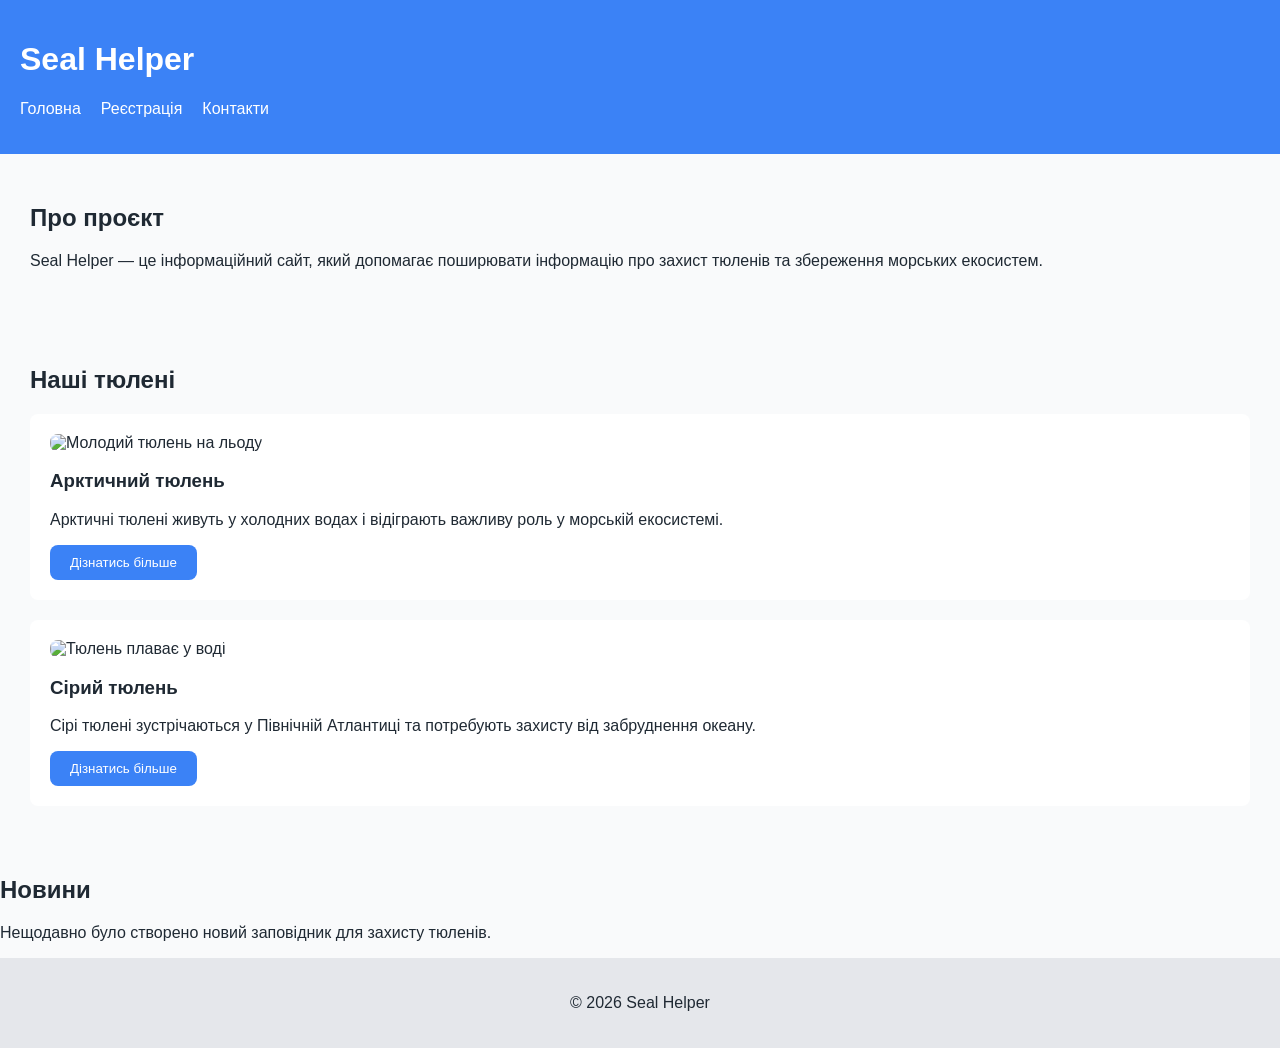
==== index.html @ cf9ef605 "First commit - Seal Helper website" ====
<!DOCTYPE html>
<html lang="uk">
<head>
<meta charset="UTF-8">
<meta name="viewport" content="width=device-width, initial-scale=1.0">
<title>Seal Helper</title>
<link rel="stylesheet" href="css/style.css">
</head>

<body>

<header class="header">
    <h1>Seal Helper</h1>

    <nav class="nav">
        <ul>
            <li><a href="index.html">Головна</a></li>
            <li><a href="register.html">Реєстрація</a></li>
            <li><a href="contact.html">Контакти</a></li>
        </ul>
    </nav>
</header>

<main>

<section class="about">
<h2>Про проєкт</h2>
<p>
Seal Helper — це інформаційний сайт, який допомагає поширювати інформацію
про захист тюленів та збереження морських екосистем.
</p>
</section>

<section class="seals">

<h2>Наші тюлені</h2>

<article class="seal-card">
<img src="img/seal1.jpg" alt="Молодий тюлень на льоду">
<h3>Арктичний тюлень</h3>
<p>
Арктичні тюлені живуть у холодних водах і відіграють важливу роль
у морській екосистемі.
</p>
<button class="button">Дізнатись більше</button>
</article>

<article class="seal-card">
<img src="img/seal2.jpg" alt="Тюлень плаває у воді">
<h3>Сірий тюлень</h3>
<p>
Сірі тюлені зустрічаються у Північній Атлантиці та потребують захисту
від забруднення океану.
</p>
<button class="button">Дізнатись більше</button>
</article>

</section>

<aside class="news">
<h2>Новини</h2>
<p>
Нещодавно було створено новий заповідник для захисту тюленів.
</p>
</aside>

</main>

<footer class="footer">
<p>© 2026 Seal Helper</p>
</footer>

</body>
</html>
---- css/style.css ----
/* CSS змінні */

:root {

--color-bg: #f9fafb;
--color-text: #1f2933;
--color-primary: #3b82f6;
--color-error: #ef4444;
--color-success: #22c55e;

--font-main: Arial, sans-serif;

--spacing: 16px;

--border-radius: 8px;

}

/* Загальні стилі */

body{
font-family: var(--font-main);
background: var(--color-bg);
color: var(--color-text);
margin:0;
padding:0;
}

/* Header */

.header{
background: var(--color-primary);
color:white;
padding:20px;
}

.nav ul{
display:flex;
gap:20px;
list-style:none;
padding:0;
}

.nav a{
color:white;
text-decoration:none;
}

/* Section */

section{
padding:30px;
}

/* Card */

.seal-card{
background:white;
padding:20px;
border-radius:var(--border-radius);
margin-bottom:20px;
}

/* Image */

img{
max-width:100%;
border-radius:var(--border-radius);
}

/* Button */

.button{
background:var(--color-primary);
color:white;
border:none;
padding:10px 20px;
border-radius:var(--border-radius);
cursor:pointer;
}

/* Focus accessibility */

button:focus,
a:focus,
input:focus,
textarea:focus{

outline:3px solid black;

}

/* Form */

.form-group{
display:flex;
flex-direction:column;
margin-bottom:20px;
}

/* Validation */

input:valid,
textarea:valid{
border:2px solid var(--color-success);
}

input:invalid,
textarea:invalid{
border:2px solid var(--color-error);
}

/* Footer */

.footer{
text-align:center;
padding:20px;
background:#e5e7eb;
}
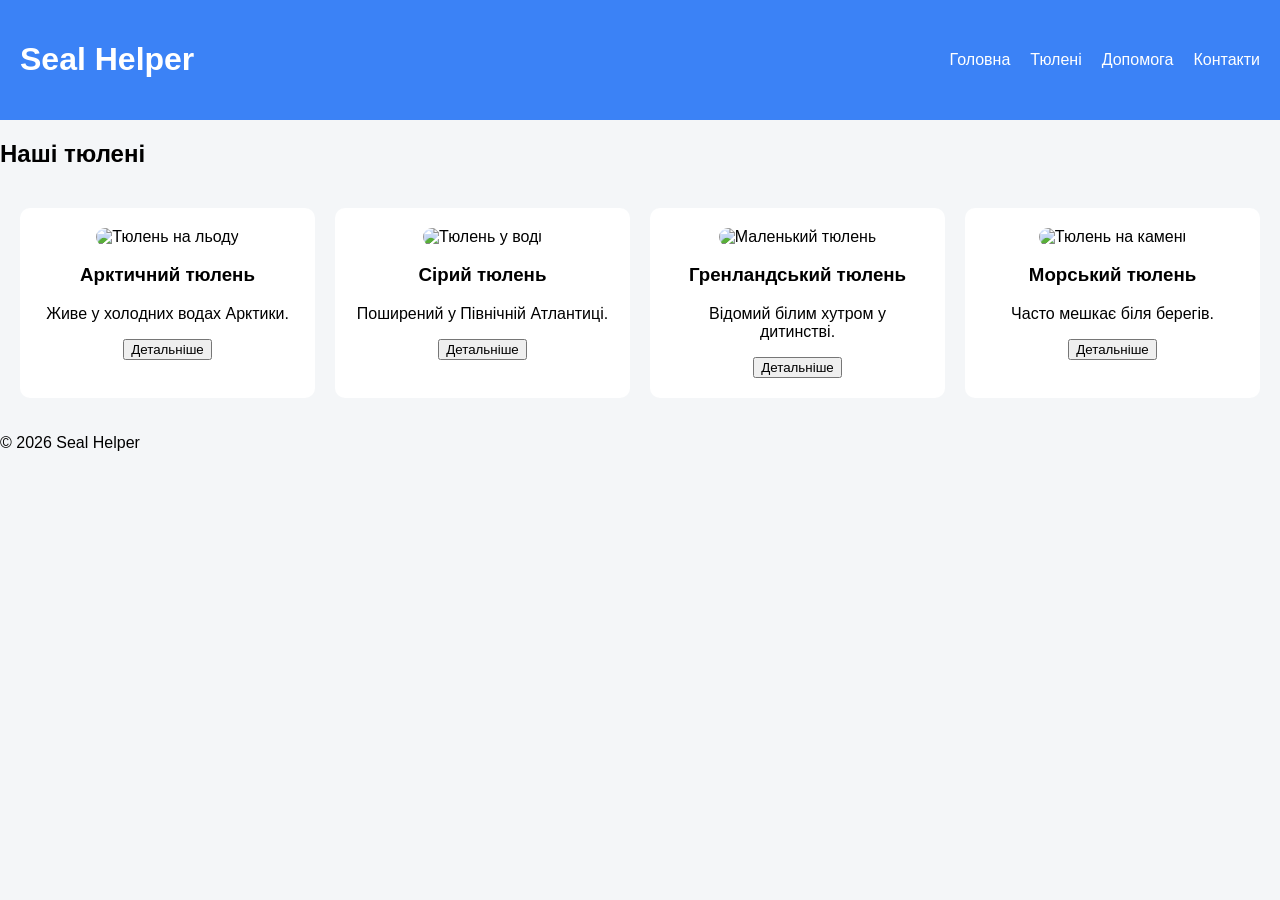
==== commit 541ccd52: "practice 2 responsive design" ====
--- a/index.html
+++ b/index.html
@@ -1,74 +1,115 @@
 <!DOCTYPE html>
 <html lang="uk">
 <head>
+
 <meta charset="UTF-8">
+
 <meta name="viewport" content="width=device-width, initial-scale=1.0">
+
 <title>Seal Helper</title>
+
 <link rel="stylesheet" href="css/style.css">
+
 </head>
 
 <body>
 
 <header class="header">
-    <h1>Seal Helper</h1>
 
-    <nav class="nav">
-        <ul>
-            <li><a href="index.html">Головна</a></li>
-            <li><a href="register.html">Реєстрація</a></li>
-            <li><a href="contact.html">Контакти</a></li>
-        </ul>
-    </nav>
+<h1>Seal Helper</h1>
+
+<button class="burger" id="burger">
+☰
+</button>
+
+<nav class="nav" id="nav">
+
+<ul class="menu">
+
+<li><a href="#">Головна</a></li>
+
+<li><a href="#">Тюлені</a></li>
+
+<li><a href="#">Допомога</a></li>
+
+<li><a href="#">Контакти</a></li>
+
+</ul>
+
+</nav>
+
 </header>
 
+
 <main>
-
-<section class="about">
-<h2>Про проєкт</h2>
-<p>
-Seal Helper — це інформаційний сайт, який допомагає поширювати інформацію
-про захист тюленів та збереження морських екосистем.
-</p>
-</section>
 
 <section class="seals">
 
 <h2>Наші тюлені</h2>
 
-<article class="seal-card">
-<img src="img/seal1.jpg" alt="Молодий тюлень на льоду">
+<div class="cards">
+
+<article class="card">
+
+<img src="img/seal1.jpg" alt="Тюлень на льоду">
+
 <h3>Арктичний тюлень</h3>
-<p>
-Арктичні тюлені живуть у холодних водах і відіграють важливу роль
-у морській екосистемі.
-</p>
-<button class="button">Дізнатись більше</button>
+
+<p>Живе у холодних водах Арктики.</p>
+
+<button>Детальніше</button>
+
 </article>
 
-<article class="seal-card">
-<img src="img/seal2.jpg" alt="Тюлень плаває у воді">
+<article class="card">
+
+<img src="img/seal2.jpg" alt="Тюлень у воді">
+
 <h3>Сірий тюлень</h3>
-<p>
-Сірі тюлені зустрічаються у Північній Атлантиці та потребують захисту
-від забруднення океану.
-</p>
-<button class="button">Дізнатись більше</button>
+
+<p>Поширений у Північній Атлантиці.</p>
+
+<button>Детальніше</button>
+
 </article>
+
+<article class="card">
+
+<img src="img/seal3.jpg" alt="Маленький тюлень">
+
+<h3>Гренландський тюлень</h3>
+
+<p>Відомий білим хутром у дитинстві.</p>
+
+<button>Детальніше</button>
+
+</article>
+
+<article class="card">
+
+<img src="img/seal4.jpg" alt="Тюлень на камені">
+
+<h3>Морський тюлень</h3>
+
+<p>Часто мешкає біля берегів.</p>
+
+<button>Детальніше</button>
+
+</article>
+
+</div>
 
 </section>
 
-<aside class="news">
-<h2>Новини</h2>
-<p>
-Нещодавно було створено новий заповідник для захисту тюленів.
-</p>
-</aside>
-
 </main>
 
-<footer class="footer">
+<footer>
+
 <p>© 2026 Seal Helper</p>
+
 </footer>
+
+<script src="js/script.js"></script>
 
 </body>
 </html>
--- a/css/style.css
+++ b/css/style.css
@@ -1,119 +1,169 @@
-/* CSS змінні */
+/* базові стилі */
 
-:root {
+body{
 
---color-bg: #f9fafb;
---color-text: #1f2933;
---color-primary: #3b82f6;
---color-error: #ef4444;
---color-success: #22c55e;
+font-family: Arial, sans-serif;
 
---font-main: Arial, sans-serif;
+margin:0;
 
---spacing: 16px;
-
---border-radius: 8px;
+background:#f4f6f8;
 
 }
 
-/* Загальні стилі */
-
-body{
-font-family: var(--font-main);
-background: var(--color-bg);
-color: var(--color-text);
-margin:0;
-padding:0;
-}
-
-/* Header */
+/* header */
 
 .header{
-background: var(--color-primary);
+
+display:flex;
+
+justify-content:space-between;
+
+align-items:center;
+
+padding:20px;
+
+background:#3b82f6;
+
 color:white;
-padding:20px;
-}
-
-.nav ul{
-display:flex;
-gap:20px;
-list-style:none;
-padding:0;
-}
-
-.nav a{
-color:white;
-text-decoration:none;
-}
-
-/* Section */
-
-section{
-padding:30px;
-}
-
-/* Card */
-
-.seal-card{
-background:white;
-padding:20px;
-border-radius:var(--border-radius);
-margin-bottom:20px;
-}
-
-/* Image */
-
-img{
-max-width:100%;
-border-radius:var(--border-radius);
-}
-
-/* Button */
-
-.button{
-background:var(--color-primary);
-color:white;
-border:none;
-padding:10px 20px;
-border-radius:var(--border-radius);
-cursor:pointer;
-}
-
-/* Focus accessibility */
-
-button:focus,
-a:focus,
-input:focus,
-textarea:focus{
-
-outline:3px solid black;
 
 }
 
-/* Form */
+/* меню */
 
-.form-group{
-display:flex;
+.menu{
+
+list-style:none;
+
+padding:0;
+
+margin:0;
+
+display:none;
+
 flex-direction:column;
-margin-bottom:20px;
+
 }
 
-/* Validation */
+.menu li{
 
-input:valid,
-textarea:valid{
-border:2px solid var(--color-success);
+margin:10px 0;
+
 }
 
-input:invalid,
-textarea:invalid{
-border:2px solid var(--color-error);
+.menu a{
+
+text-decoration:none;
+
+color:white;
+
 }
 
-/* Footer */
+/* бургер */
 
-.footer{
+.burger{
+
+font-size:24px;
+
+background:none;
+
+border:none;
+
+color:white;
+
+cursor:pointer;
+
+}
+
+/* відкриття меню */
+
+.nav.active .menu{
+
+display:flex;
+
+}
+
+/* картки */
+
+.cards{
+
+display:grid;
+
+grid-template-columns:1fr;
+
+gap:20px;
+
+padding:20px;
+
+}
+
+.card{
+
+background:white;
+
+padding:20px;
+
+border-radius:10px;
+
 text-align:center;
-padding:20px;
-background:#e5e7eb;
+
+}
+
+.card img{
+
+width:100%;
+
+border-radius:10px;
+
+}
+
+/* tablet */
+
+@media (min-width:480px){
+
+.cards{
+
+grid-template-columns:repeat(2,1fr);
+
+}
+
+}
+
+/* tablet large */
+
+@media (min-width:768px){
+
+.cards{
+
+grid-template-columns:repeat(3,1fr);
+
+}
+
+.menu{
+
+display:flex;
+
+flex-direction:row;
+
+gap:20px;
+
+}
+
+.burger{
+
+display:none;
+
+}
+
+}
+
+/* desktop */
+
+@media (min-width:1024px){
+
+.cards{
+
+grid-template-columns:repeat(4,1fr);
+
+}
+
 }
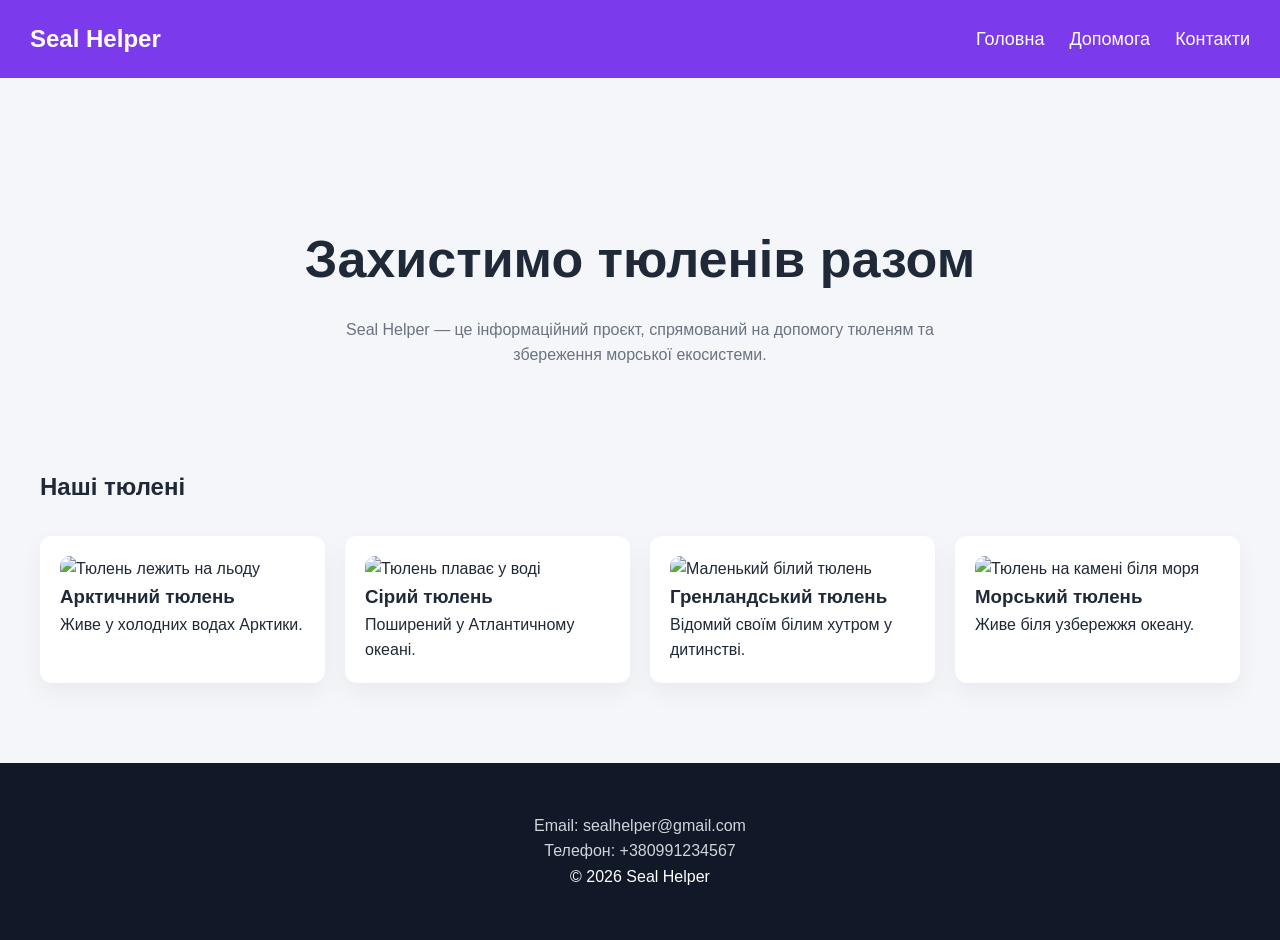
==== commit e0b80dd7: "Практична 1 та 2 готові" ====
--- a/index.html
+++ b/index.html
@@ -3,7 +3,6 @@
 <head>
 
 <meta charset="UTF-8">
-
 <meta name="viewport" content="width=device-width, initial-scale=1.0">
 
 <title>Seal Helper</title>
@@ -14,86 +13,90 @@
 
 <body>
 
+<!-- HEADER -->
+
 <header class="header">
 
-<h1>Seal Helper</h1>
+<div class="logo">Seal Helper</div>
 
-<button class="burger" id="burger">
+<button class="burger" id="burger" aria-label="Відкрити меню">
 ☰
 </button>
 
-<nav class="nav" id="nav">
+<nav class="nav" id="nav" aria-label="Головне меню">
 
 <ul class="menu">
-
-<li><a href="#">Головна</a></li>
-
-<li><a href="#">Тюлені</a></li>
-
-<li><a href="#">Допомога</a></li>
-
-<li><a href="#">Контакти</a></li>
-
+<li><a href="index.html">Головна</a></li>
+<li><a href="donate.html">Допомога</a></li>
+<li><a href="contact.html">Контакти</a></li>
 </ul>
 
 </nav>
 
 </header>
 
+<!-- MAIN -->
 
-<main>
+<main class="container">
 
-<section class="seals">
+<!-- HERO -->
 
-<h2>Наші тюлені</h2>
+<section class="hero" aria-labelledby="hero-title">
+
+<h1 id="hero-title">Захистимо тюленів разом</h1>
+
+<p>
+Seal Helper — це інформаційний проєкт, спрямований на допомогу
+тюленям та збереження морської екосистеми.
+</p>
+
+</section>
+
+<!-- SEALS -->
+
+<section aria-labelledby="seals-title">
+
+<h2 id="seals-title">Наші тюлені</h2>
 
 <div class="cards">
 
 <article class="card">
 
-<img src="img/seal1.jpg" alt="Тюлень на льоду">
+<img src="img/seal1.jpg" alt="Тюлень лежить на льоду">
 
 <h3>Арктичний тюлень</h3>
 
 <p>Живе у холодних водах Арктики.</p>
 
-<button>Детальніше</button>
+</article>
+
+<article class="card">
+
+<img src="img/seal2.jpg" alt="Тюлень плаває у воді">
+
+<h3>Сірий тюлень</h3>
+
+<p>Поширений у Атлантичному океані.</p>
 
 </article>
 
 <article class="card">
 
-<img src="img/seal2.jpg" alt="Тюлень у воді">
+<img src="img/seal3.jpg" alt="Маленький білий тюлень">
 
-<h3>Сірий тюлень</h3>
+<h3>Гренландський тюлень</h3>
 
-<p>Поширений у Північній Атлантиці.</p>
-
-<button>Детальніше</button>
+<p>Відомий своїм білим хутром у дитинстві.</p>
 
 </article>
 
 <article class="card">
 
-<img src="img/seal3.jpg" alt="Маленький тюлень">
-
-<h3>Гренландський тюлень</h3>
-
-<p>Відомий білим хутром у дитинстві.</p>
-
-<button>Детальніше</button>
-
-</article>
-
-<article class="card">
-
-<img src="img/seal4.jpg" alt="Тюлень на камені">
+<img src="img/seal4.jpg" alt="Тюлень на камені біля моря">
 
 <h3>Морський тюлень</h3>
 
-<p>Часто мешкає біля берегів.</p>
-
-<button>Детальніше</button>
+<p>Живе біля узбережжя океану.</p>
 
 </article>
 
@@ -103,7 +106,14 @@
 
 </main>
 
+<!-- FOOTER -->
+
 <footer>
+
+<address>
+Email: sealhelper@gmail.com <br>
+Телефон: +380991234567
+</address>
 
 <p>© 2026 Seal Helper</p>
 
--- a/css/style.css
+++ b/css/style.css
@@ -1,169 +1,274 @@
-/* базові стилі */
+:root{
+--color-primary:#7c3aed;
+--color-bg:#f5f6fa;
+--color-card:#ffffff;
+--color-text:#1f2937;
+--color-muted:#6b7280;
+--color-success:#22c55e;
+--color-error:#ef4444;
+
+--radius:12px;
+--spacing:20px;
+--max-width:1300px;
+}
+
+/* reset */
+
+*{
+box-sizing:border-box;
+margin:0;
+padding:0;
+}
 
 body{
-
-font-family: Arial, sans-serif;
-
-margin:0;
-
-background:#f4f6f8;
-
-}
-
-/* header */
+font-family:Arial, sans-serif;
+background:var(--color-bg);
+color:var(--color-text);
+line-height:1.6;
+}
+
+/* container */
+
+.container{
+max-width:var(--max-width);
+margin:0 auto;
+padding:20px;
+}
+
+/* ===== HEADER ===== */
 
 .header{
-
 display:flex;
-
 justify-content:space-between;
-
 align-items:center;
-
+padding:20px 30px;
+background:var(--color-primary);
+color:white;
+position:sticky;
+top:0;
+z-index:100;
+}
+
+.logo{
+font-size:24px;
+font-weight:700;
+}
+
+/* nav */
+
+.nav{
+position:absolute;
+top:70px;
+left:0;
+width:100%;
+background:var(--color-primary);
+display:none;
+}
+
+.nav.active{
+display:block;
+}
+
+.menu{
+list-style:none;
+display:flex;
+flex-direction:column;
+text-align:center;
+}
+
+.menu li{
+padding:15px;
+}
+
+.menu a{
+color:white;
+text-decoration:none;
+font-size:18px;
+}
+
+/* burger */
+
+.burger{
+font-size:26px;
+background:none;
+border:none;
+color:white;
+cursor:pointer;
+}
+
+/* ===== HERO ===== */
+
+.hero{
+text-align:center;
+padding:60px 20px;
+}
+
+.hero h1{
+font-size:32px;
+margin-bottom:15px;
+}
+
+.hero p{
+max-width:600px;
+margin:auto;
+color:var(--color-muted);
+}
+
+/* ===== CARDS ===== */
+
+.cards{
+display:grid;
+grid-template-columns:1fr;
+gap:20px;
+margin-top:30px;
+}
+
+.card{
+background:var(--color-card);
 padding:20px;
-
-background:#3b82f6;
-
-color:white;
-
-}
-
-/* меню */
+border-radius:var(--radius);
+box-shadow:0 10px 25px rgba(0,0,0,0.05);
+transition:0.3s;
+}
+
+.card:hover{
+transform:translateY(-5px);
+}
+
+.card img{
+width:100%;
+border-radius:10px;
+}
+
+/* ===== FORMS ===== */
+
+.form-group{
+display:flex;
+flex-direction:column;
+margin-bottom:15px;
+}
+
+input, button{
+padding:12px;
+border-radius:8px;
+border:1px solid #ddd;
+font-size:16px;
+}
+
+button{
+background:var(--color-primary);
+color:white;
+border:none;
+cursor:pointer;
+}
+
+/* validation */
+
+input:valid{
+border:2px solid var(--color-success);
+}
+
+input:invalid{
+border:2px solid var(--color-error);
+}
+
+/* focus */
+
+:focus-visible{
+outline:3px solid black;
+}
+
+/* ===== FOOTER ===== */
+
+footer{
+margin-top:40px;
+background:#111827;
+color:white;
+padding:30px 20px;
+text-align:center;
+}
+
+footer address{
+font-style:normal;
+color:#d1d5db;
+}
+
+/* ===== ADAPTIVE ===== */
+
+/* 480px */
+
+@media(min-width:480px){
+
+.cards{
+grid-template-columns:repeat(2,1fr);
+}
+
+.hero h1{
+font-size:36px;
+}
+
+}
+
+/* 768px */
+
+@media(min-width:768px){
+
+/* меню горизонтальне */
+
+.nav{
+position:static;
+display:block;
+width:auto;
+background:none;
+}
 
 .menu{
-
-list-style:none;
-
+flex-direction:row;
+gap:25px;
+}
+
+.menu li{
 padding:0;
-
-margin:0;
-
+}
+
+.burger{
 display:none;
-
-flex-direction:column;
-
-}
-
-.menu li{
-
-margin:10px 0;
-
-}
-
-.menu a{
-
-text-decoration:none;
-
-color:white;
-
-}
-
-/* бургер */
-
-.burger{
-
-font-size:24px;
-
-background:none;
-
-border:none;
-
-color:white;
-
-cursor:pointer;
-
-}
-
-/* відкриття меню */
-
-.nav.active .menu{
-
-display:flex;
-
-}
-
-/* картки */
-
-.cards{
-
-display:grid;
-
-grid-template-columns:1fr;
-
-gap:20px;
-
-padding:20px;
-
-}
-
-.card{
-
-background:white;
-
-padding:20px;
-
-border-radius:10px;
-
-text-align:center;
-
-}
-
-.card img{
-
-width:100%;
-
-border-radius:10px;
-
-}
-
-/* tablet */
-
-@media (min-width:480px){
-
-.cards{
-
-grid-template-columns:repeat(2,1fr);
-
-}
-
-}
-
-/* tablet large */
-
-@media (min-width:768px){
-
-.cards{
-
+}
+
+/* grid */
+
+.cards{
 grid-template-columns:repeat(3,1fr);
-
-}
-
-.menu{
-
-display:flex;
-
-flex-direction:row;
-
-gap:20px;
-
-}
-
-.burger{
-
-display:none;
-
-}
-
-}
-
-/* desktop */
-
-@media (min-width:1024px){
-
-.cards{
-
+}
+
+.hero h1{
+font-size:44px;
+}
+
+}
+
+/* 1024px */
+
+@media(min-width:1024px){
+
+.cards{
 grid-template-columns:repeat(4,1fr);
-
+}
+
+.container{
+padding:40px;
+}
+
+.hero{
+padding:100px 20px;
+}
+
+.hero h1{
+font-size:52px;
+}
+
+footer{
+padding:50px;
 }
 
 }
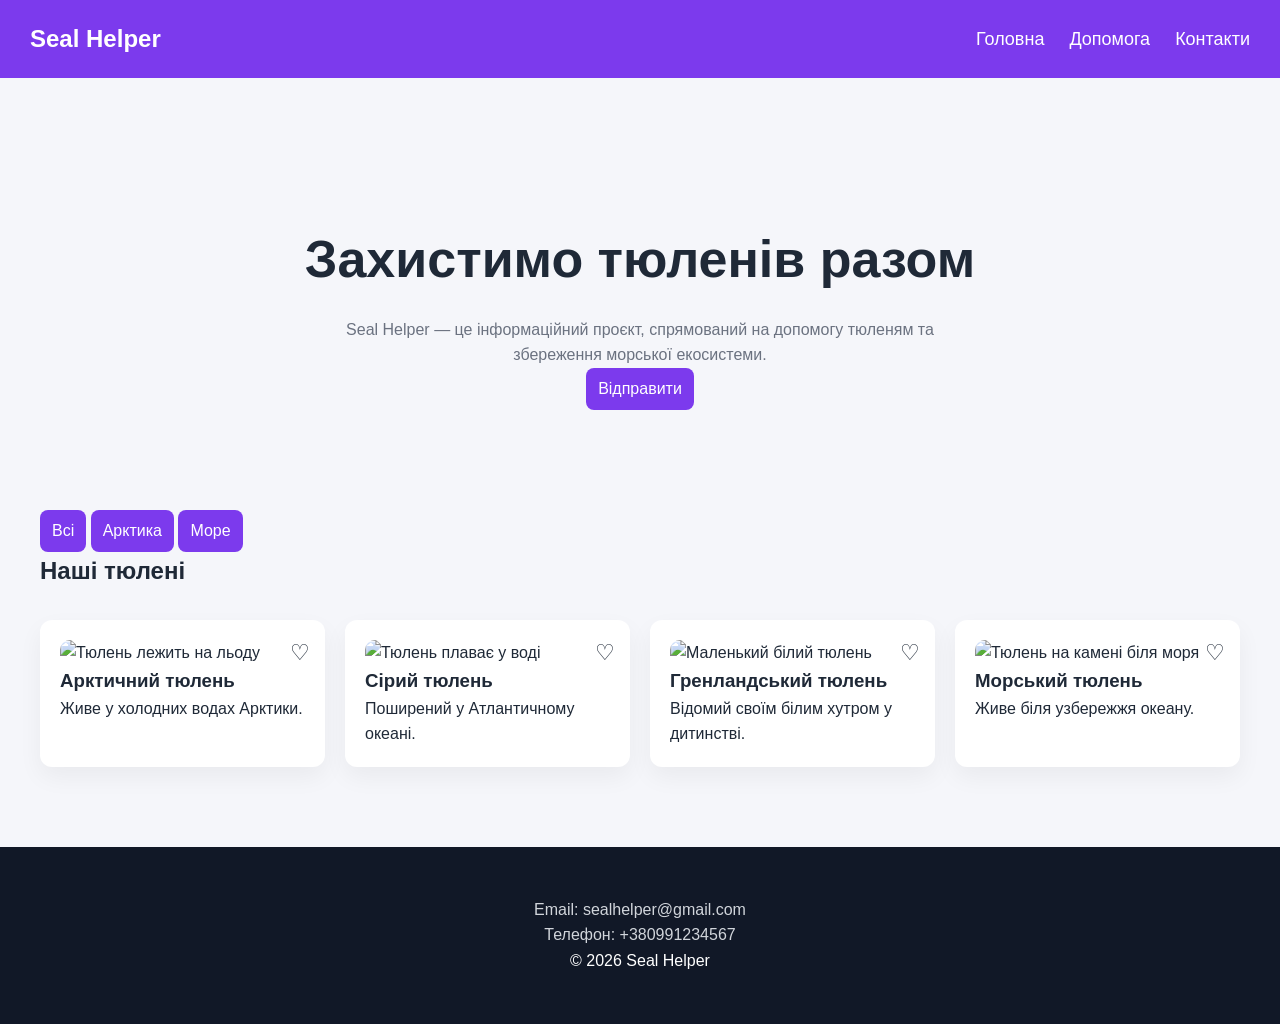
==== commit 225cff5f: "Update DOM practical work (burger menu, filters, interactions)" ====
--- a/index.html
+++ b/index.html
@@ -14,7 +14,6 @@
 <body>
 
 <!-- HEADER -->
-
 <header class="header">
 
 <div class="logo">Seal Helper</div>
@@ -32,15 +31,12 @@
 </ul>
 
 </nav>
-
 </header>
 
 <!-- MAIN -->
-
 <main class="container">
 
 <!-- HERO -->
-
 <section class="hero" aria-labelledby="hero-title">
 
 <h1 id="hero-title">Захистимо тюленів разом</h1>
@@ -50,53 +46,68 @@
 тюленям та збереження морської екосистеми.
 </p>
 
+<!-- CTA BUTTON (ПРАКТИЧНА) -->
+<button class="cta-btn" id="ctaBtn">Відправити</button>
+
+</section>
+
+<!-- FILTERS (ПРАКТИЧНА) -->
+<section class="filters">
+
+<button data-filter="all">Всі</button>
+<button data-filter="arctic">Арктика</button>
+<button data-filter="sea">Море</button>
+
 </section>
 
 <!-- SEALS -->
-
 <section aria-labelledby="seals-title">
 
 <h2 id="seals-title">Наші тюлені</h2>
 
 <div class="cards">
 
-<article class="card">
+<article class="card" data-category="arctic">
 
 <img src="img/seal1.jpg" alt="Тюлень лежить на льоду">
 
 <h3>Арктичний тюлень</h3>
+<p>Живе у холодних водах Арктики.</p>
 
-<p>Живе у холодних водах Арктики.</p>
+<span class="heart">♡</span>
 
 </article>
 
-<article class="card">
+<article class="card" data-category="sea">
 
 <img src="img/seal2.jpg" alt="Тюлень плаває у воді">
 
 <h3>Сірий тюлень</h3>
+<p>Поширений у Атлантичному океані.</p>
 
-<p>Поширений у Атлантичному океані.</p>
+<span class="heart">♡</span>
 
 </article>
 
-<article class="card">
+<article class="card" data-category="arctic">
 
 <img src="img/seal3.jpg" alt="Маленький білий тюлень">
 
 <h3>Гренландський тюлень</h3>
+<p>Відомий своїм білим хутром у дитинстві.</p>
 
-<p>Відомий своїм білим хутром у дитинстві.</p>
+<span class="heart">♡</span>
 
 </article>
 
-<article class="card">
+<article class="card" data-category="sea">
 
 <img src="img/seal4.jpg" alt="Тюлень на камені біля моря">
 
 <h3>Морський тюлень</h3>
+<p>Живе біля узбережжя океану.</p>
 
-<p>Живе біля узбережжя океану.</p>
+<span class="heart">♡</span>
 
 </article>
 
@@ -107,7 +118,6 @@
 </main>
 
 <!-- FOOTER -->
-
 <footer>
 
 <address>
--- a/css/style.css
+++ b/css/style.css
@@ -271,4 +271,75 @@
 padding:50px;
 }
 
+}
+/* ===== PRACTICAL JS ADD-ONS ===== */
+
+/* FULLSCREEN MOBILE MENU (override твоєї nav) */
+.nav {
+    transition: 0.4s ease;
+}
+
+/* коли відкрите меню */
+.nav.active {
+    position: fixed;
+    top: 0;
+    left: 0;
+    width: 100vw;
+    height: 100vh;
+    display: flex;
+    justify-content: center;
+    align-items: center;
+    background: rgba(124, 58, 237, 0.98);
+    flex-direction: column;
+}
+
+/* блокування скролу */
+.no-scroll {
+    overflow: hidden;
+}
+
+/* ===== CTA BUTTON (як в вимогах) ===== */
+button {
+    transition: all 0.3s ease;
+}
+
+button:hover {
+    transform: scale(1.03);
+    filter: brightness(1.1);
+}
+
+button:active {
+    transform: scale(0.96);
+}
+
+/* loading state (JS буде використовувати) */
+button.loading {
+    opacity: 0.7;
+    pointer-events: none;
+}
+
+/* ===== HEART LIKE SYSTEM ===== */
+.card {
+    position: relative;
+}
+
+/* іконка лайку */
+.heart {
+    position: absolute;
+    top: 15px;
+    right: 15px;
+    font-size: 22px;
+    cursor: pointer;
+    transition: 0.3s;
+    user-select: none;
+}
+
+.heart.active {
+    color: red;
+    transform: scale(1.3);
+}
+
+/* ===== FILTER HIDE CLASS ===== */
+.hidden {
+    display: none !important;
 }
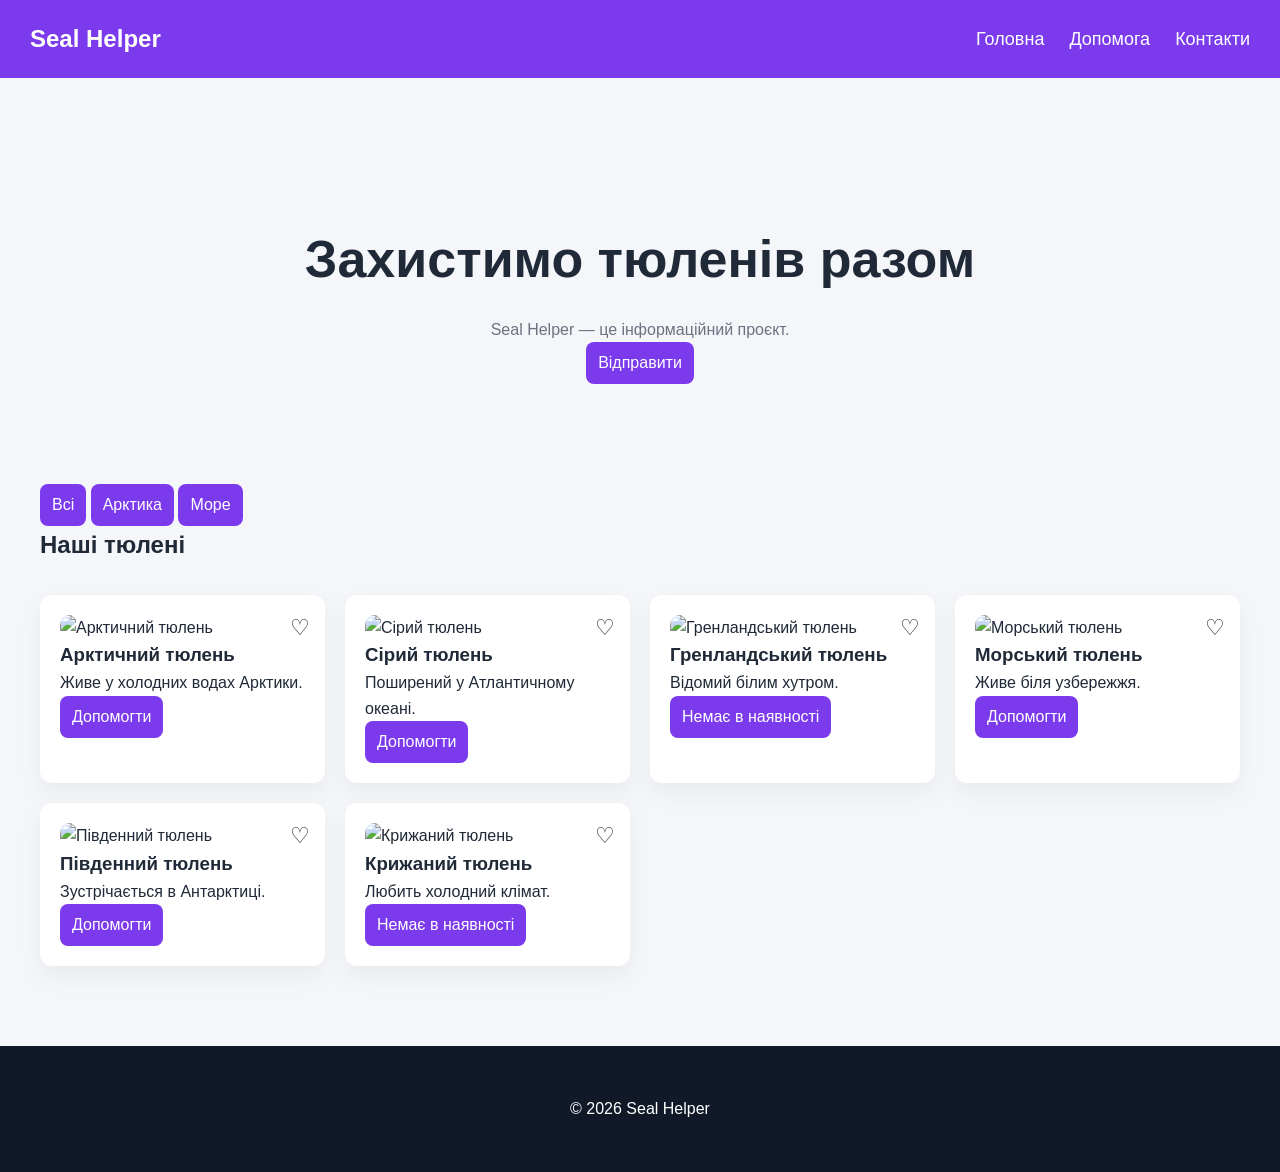
==== commit 6b3a12a1: "Практична 4" ====
--- a/index.html
+++ b/index.html
@@ -1,132 +1,58 @@
 <!DOCTYPE html>
 <html lang="uk">
 <head>
-
 <meta charset="UTF-8">
 <meta name="viewport" content="width=device-width, initial-scale=1.0">
-
 <title>Seal Helper</title>
-
 <link rel="stylesheet" href="css/style.css">
-
 </head>
 
 <body>
 
-<!-- HEADER -->
 <header class="header">
-
 <div class="logo">Seal Helper</div>
 
-<button class="burger" id="burger" aria-label="Відкрити меню">
-☰
-</button>
+<button class="burger" id="burger">☰</button>
 
-<nav class="nav" id="nav" aria-label="Головне меню">
-
+<nav class="nav" id="nav">
 <ul class="menu">
 <li><a href="index.html">Головна</a></li>
 <li><a href="donate.html">Допомога</a></li>
 <li><a href="contact.html">Контакти</a></li>
 </ul>
-
 </nav>
 </header>
 
-<!-- MAIN -->
 <main class="container">
 
-<!-- HERO -->
-<section class="hero" aria-labelledby="hero-title">
+<section class="hero">
+<h1>Захистимо тюленів разом</h1>
+<p>Seal Helper — це інформаційний проєкт.</p>
 
-<h1 id="hero-title">Захистимо тюленів разом</h1>
-
-<p>
-Seal Helper — це інформаційний проєкт, спрямований на допомогу
-тюленям та збереження морської екосистеми.
-</p>
-
-<!-- CTA BUTTON (ПРАКТИЧНА) -->
 <button class="cta-btn" id="ctaBtn">Відправити</button>
-
 </section>
 
-<!-- FILTERS (ПРАКТИЧНА) -->
 <section class="filters">
-
 <button data-filter="all">Всі</button>
 <button data-filter="arctic">Арктика</button>
 <button data-filter="sea">Море</button>
-
 </section>
 
-<!-- SEALS -->
-<section aria-labelledby="seals-title">
+<!-- 🔴 ГОЛОВНЕ: тільки контейнер -->
+<section>
+<h2>Наші тюлені</h2>
 
-<h2 id="seals-title">Наші тюлені</h2>
-
-<div class="cards">
-
-<article class="card" data-category="arctic">
-
-<img src="img/seal1.jpg" alt="Тюлень лежить на льоду">
-
-<h3>Арктичний тюлень</h3>
-<p>Живе у холодних водах Арктики.</p>
-
-<span class="heart">♡</span>
-
-</article>
-
-<article class="card" data-category="sea">
-
-<img src="img/seal2.jpg" alt="Тюлень плаває у воді">
-
-<h3>Сірий тюлень</h3>
-<p>Поширений у Атлантичному океані.</p>
-
-<span class="heart">♡</span>
-
-</article>
-
-<article class="card" data-category="arctic">
-
-<img src="img/seal3.jpg" alt="Маленький білий тюлень">
-
-<h3>Гренландський тюлень</h3>
-<p>Відомий своїм білим хутром у дитинстві.</p>
-
-<span class="heart">♡</span>
-
-</article>
-
-<article class="card" data-category="sea">
-
-<img src="img/seal4.jpg" alt="Тюлень на камені біля моря">
-
-<h3>Морський тюлень</h3>
-<p>Живе біля узбережжя океану.</p>
-
-<span class="heart">♡</span>
-
-</article>
-
+<div id="loader" style="display:none; text-align:center;">
+Завантаження...
 </div>
 
+<div id="items-grid" class="cards"></div>
 </section>
 
 </main>
 
-<!-- FOOTER -->
 <footer>
-
-<address>
-Email: sealhelper@gmail.com <br>
-Телефон: +380991234567
-</address>
-
 <p>© 2026 Seal Helper</p>
-
 </footer>
 
 <script src="js/script.js"></script>
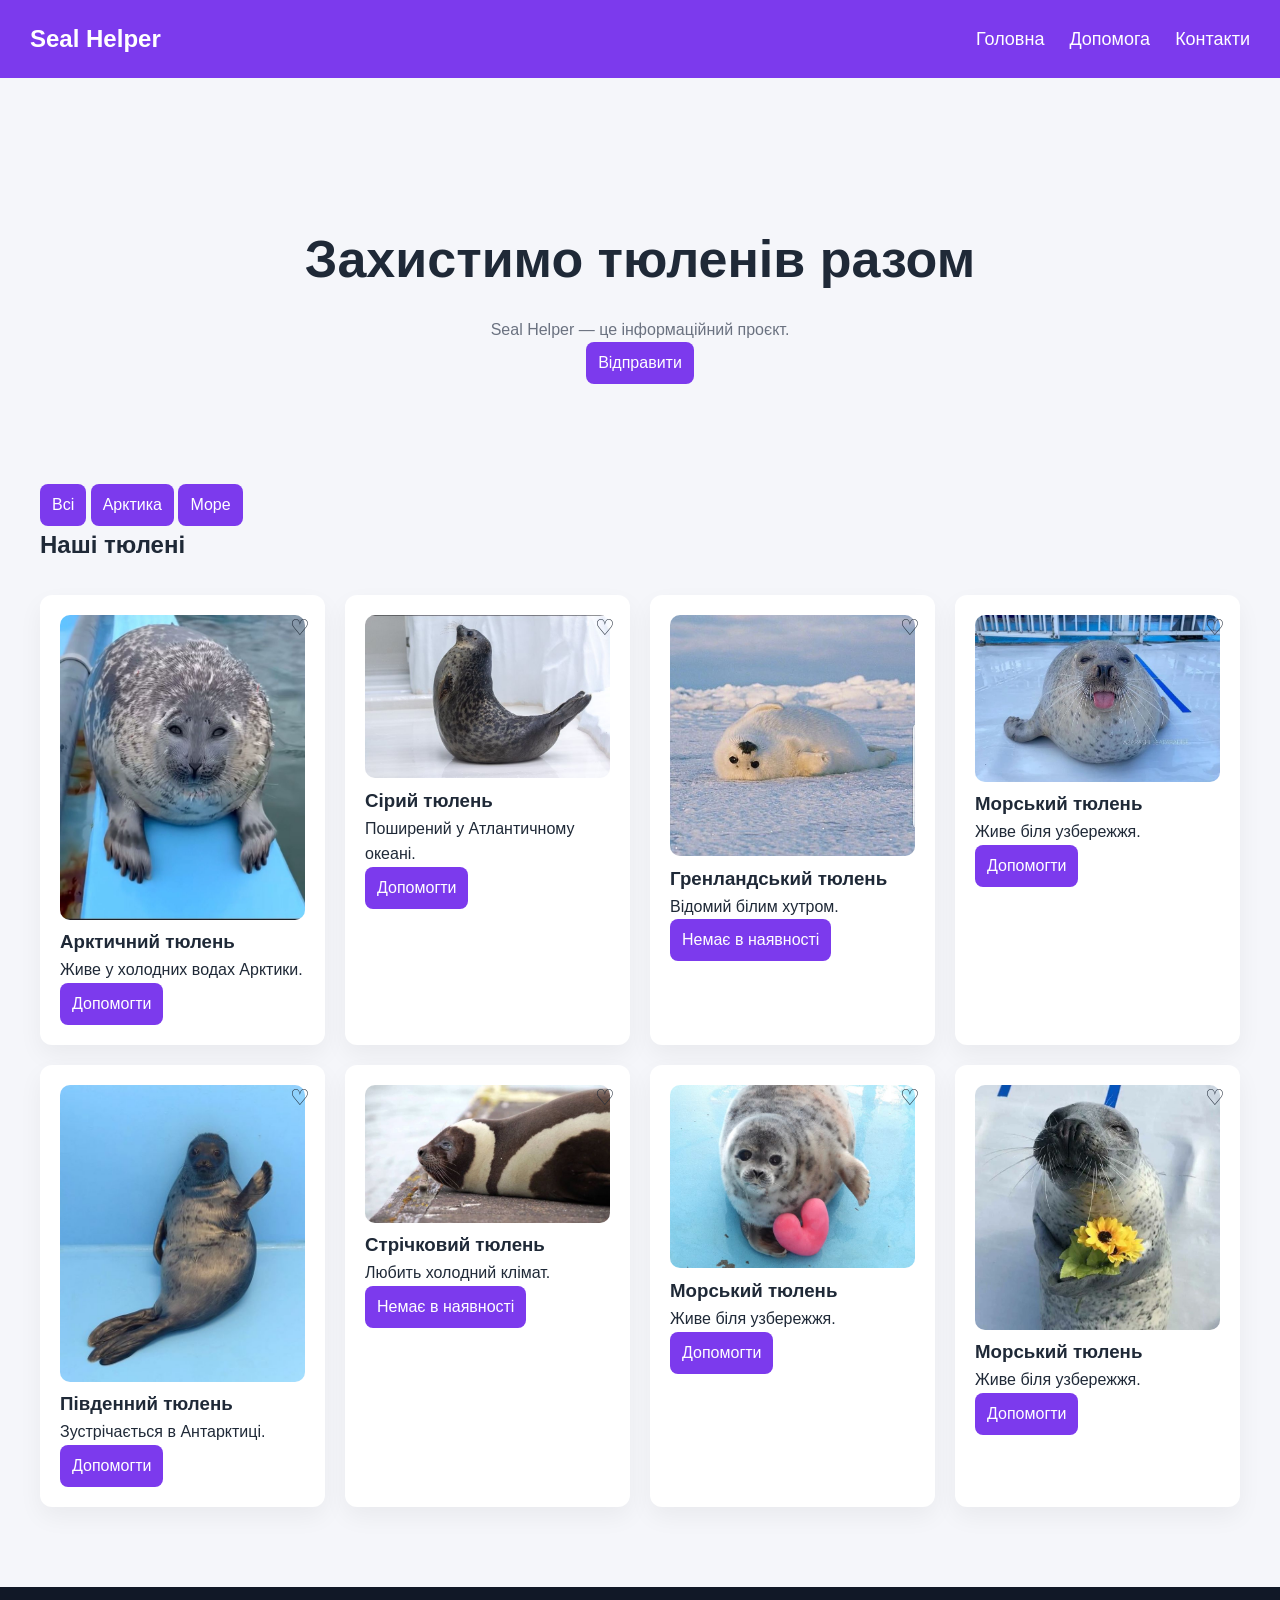
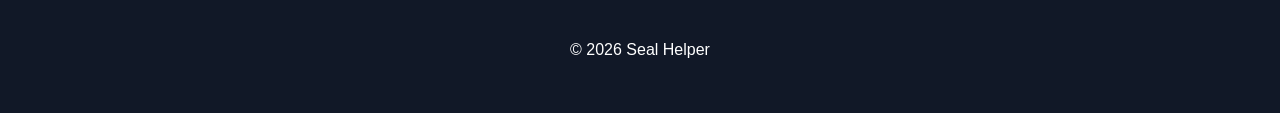
==== commit 2b124649: "Добавила фото" ====
--- a/index.html
+++ b/index.html
@@ -42,8 +42,8 @@
 <section>
 <h2>Наші тюлені</h2>
 
-<div id="loader" style="display:none; text-align:center;">
-Завантаження...
+<div id="loader" class="spinner">
+Завантаження даних...
 </div>
 
 <div id="items-grid" class="cards"></div>
--- a/css/style.css
+++ b/css/style.css
@@ -342,4 +342,10 @@
 /* ===== FILTER HIDE CLASS ===== */
 .hidden {
     display: none !important;
+}
+
+.spinner {
+    display: none;
+    text-align: center;
+    padding: 20px;
 }
